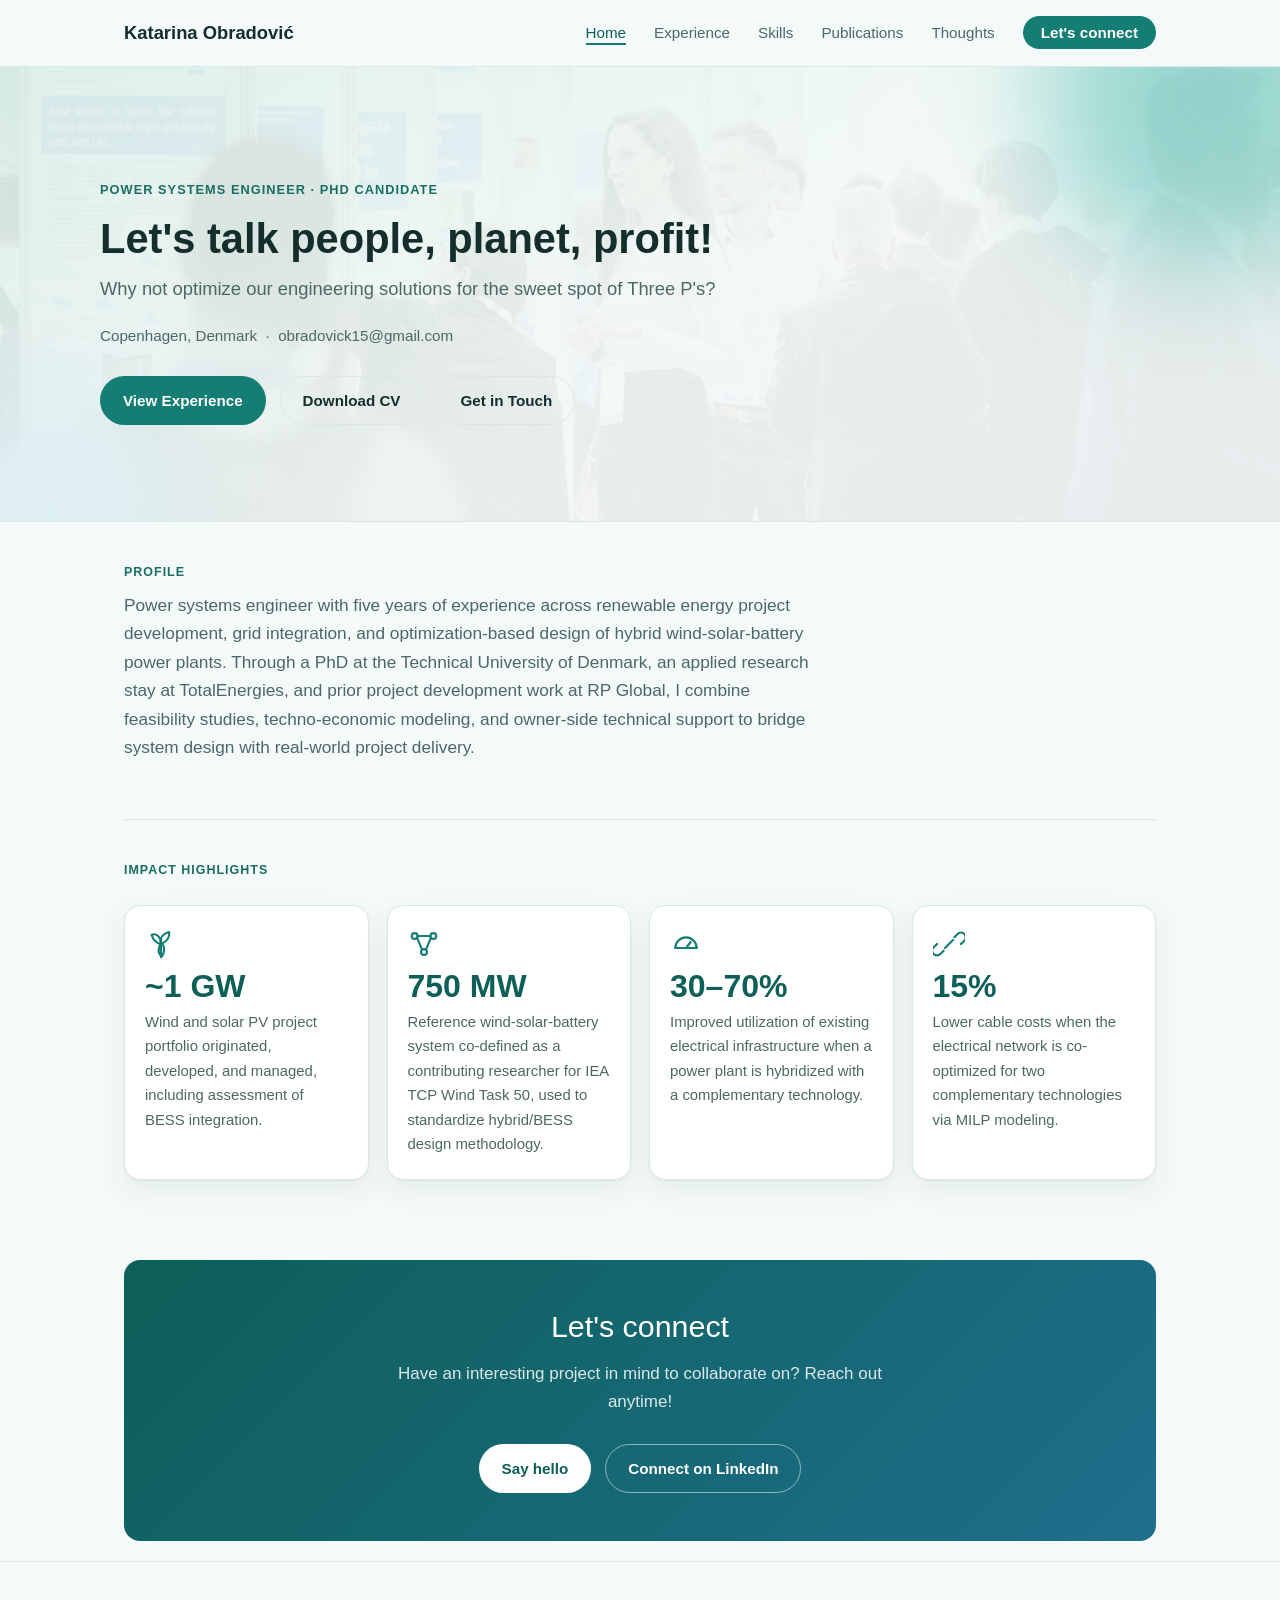
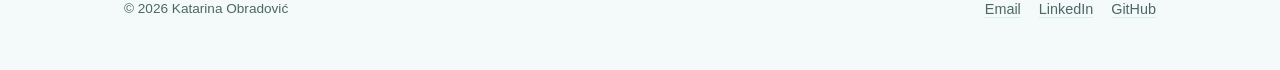
==== index.html @ f2a69912 "Addition of the background banner, and changes i nthe text" ====
<!DOCTYPE html>
<html lang="en">
<head>
<meta charset="UTF-8">
<meta name="viewport" content="width=device-width, initial-scale=1.0">
<title>Katarina Obradović — Power Systems Engineer &amp; PhD Researcher</title>
<meta name="description" content="Katarina Obradović — renewable energy engineer and PhD researcher specializing in hybrid wind-solar-battery power plant design and optimization.">
<link rel="stylesheet" href="style.css">
</head>
<body>

<header class="site-header">
  <div class="nav-inner">
    <a href="index.html" class="site-name">Katarina Obradović</a>
    <button class="nav-toggle" aria-label="Toggle menu">
      <span></span><span></span><span></span>
    </button>
    <nav class="site-nav">
      <ul>
        <li><a href="index.html">Home</a></li>
        <li><a href="experience.html">Experience</a></li>
        <li><a href="skills.html">Skills</a></li>
        <li><a href="publications.html">Publications</a></li>
        <li><a href="thoughts.html">Thoughts</a></li>
        <li><a href="index.html#connect" class="nav-connect-btn">Let's connect</a></li>
      </ul>
    </nav>
  </div>
</header>

<section class="hero-band">
  <div class="container hero">
    <div class="hero-inner">
      <div class="hero-text">
        <div class="eyebrow">Power Systems Engineer · PhD Candidate</div>
        <h1>Let's talk people, planet, profit! </h1>
        <p class="tagline">
          Why not optimize our engineering solutions for the sweet spot of Three P's?
        </p>
        <p class="meta">Copenhagen, Denmark &nbsp;·&nbsp; obradovick15@gmail.com</p>
        <div class="cta-row">
          <a href="experience.html" class="btn btn-primary">View Experience</a>
          <a href="Katarina_Obradovic_CV.pdf" class="btn btn-secondary">Download CV</a>
          <a href="mailto:obradovick15@gmail.com" class="btn btn-secondary">Get in Touch</a>
        </div>
      </div>
    </div>
  </div>
</section>

<main class="container">

  <section id="about">
    <div class="section-label">Profile</div>
    <p class="profile-text">
      Power systems engineer with five years of experience across renewable
      energy project development, grid integration, and optimization-based
      design of hybrid wind-solar-battery power plants. Through a PhD at
      the Technical University of Denmark, an applied research stay at
      TotalEnergies, and prior project development work at RP Global, I
      combine feasibility studies, techno-economic modeling, and owner-side
      technical support to bridge system design with real-world project
      delivery.
    </p>
  </section>

  <section id="impact">
    <div class="section-label">Impact Highlights</div>
    <div class="stat-grid">
      <div class="stat-card">
        <div class="stat-icon" aria-hidden="true"><svg viewBox="0 0 24 24" fill="none" stroke="currentColor" stroke-width="1.6" stroke-linecap="round" stroke-linejoin="round"><line x1="12" y1="12" x2="12" y2="22"/><circle cx="12" cy="12" r="1.4" fill="currentColor" stroke="none"/><path d="M12 12 C 12 6, 8 4, 5 5 C 6 9, 9 12, 12 12 Z"/><path d="M12 12 C 17 10, 19 6, 18 3 C 14 4, 11 7, 12 12 Z"/><path d="M12 12 C 9 16, 10 20, 13 21 C 15 17, 15 13, 12 12 Z"/></svg></div>
        <div class="stat-number">~1 GW</div>
        <div class="stat-desc">Wind and solar PV project portfolio originated, developed, and managed, including assessment of BESS integration.</div>
      </div>
      <div class="stat-card">
        <div class="stat-icon" aria-hidden="true"><svg viewBox="0 0 24 24" fill="none" stroke="currentColor" stroke-width="1.6" stroke-linecap="round" stroke-linejoin="round"><circle cx="5" cy="6" r="2.2"/><circle cx="19" cy="6" r="2.2"/><circle cx="12" cy="18" r="2.2"/><line x1="6.8" y1="7.2" x2="10.5" y2="16.2"/><line x1="17.2" y1="7.2" x2="13.5" y2="16.2"/><line x1="7.2" y1="6" x2="16.8" y2="6"/></svg></div>
        <div class="stat-number">750 MW</div>
        <div class="stat-desc">Reference wind-solar-battery system co-defined as a contributing researcher for IEA TCP Wind Task 50, used to standardize hybrid/BESS design methodology.</div>
      </div>
      <div class="stat-card">
        <div class="stat-icon" aria-hidden="true"><svg viewBox="0 0 24 24" fill="none" stroke="currentColor" stroke-width="1.6" stroke-linecap="round" stroke-linejoin="round"><path d="M4 15a8 8 0 0 1 16 0"/><line x1="12" y1="15" x2="15.5" y2="10.5"/><line x1="4" y1="15" x2="20" y2="15"/></svg></div>
        <div class="stat-number">30–70%</div>
        <div class="stat-desc">Improved utilization of existing electrical infrastructure when a power plant is hybridized with a complementary technology.</div>
      </div>
      <div class="stat-card">
        <div class="stat-icon" aria-hidden="true"><svg viewBox="0 0 24 24" fill="none" stroke="currentColor" stroke-width="1.6" stroke-linecap="round" stroke-linejoin="round"><path d="M9 15l6-6"/><path d="M8 17l-2.5 2.5a3.5 3.5 0 0 1-5-5L3 12"/><path d="M16 7l2.5-2.5a3.5 3.5 0 0 1 5 5L21 12"/></svg></div>
        <div class="stat-number">15%</div>
        <div class="stat-desc">Lower cable costs when the electrical network is co-optimized for two complementary technologies via MILP modeling.</div>
      </div>
    </div>
  </section>

  <section id="connect" class="connect-band">
    <h2>Let's connect</h2>
    <p>
      Have an interesting project in mind to collaborate on? Reach out anytime!
    </p>
    <div class="cta-row">
      <a href="mailto:obradovick15@gmail.com" class="btn btn-primary">Say hello</a>
      <a href="https://linkedin.com/in/YOUR-LINKEDIN-HANDLE" target="_blank" rel="noopener" class="btn btn-secondary">Connect on LinkedIn</a>
    </div>
  </section>

</main>

<footer class="site-footer">
  <div class="footer-inner">
    <div class="footer-copy">© 2026 Katarina Obradović</div>
    <div class="footer-links">
      <a href="mailto:obradovick15@gmail.com">Email</a>
      <a href="https://linkedin.com/in/YOUR-LINKEDIN-HANDLE" target="_blank" rel="noopener">LinkedIn</a>
      <a href="https://github.com/YOUR-GITHUB-USERNAME" target="_blank" rel="noopener">GitHub</a>
    </div>
  </div>
</footer>

<script src="script.js"></script>
</body>
</html>
---- style.css ----
/* ============================================
   Katarina Obradović — personal site
   Blue-green editorial theme
   ============================================ */

@import url('https://api.fontshare.com/v2/css?f[]=general-sans@400,500,600,700&f[]=satoshi@400,500,600,700&display=swap');

:root {
  --bg: #f4faf9;
  --bg-alt: #e6f2f0;
  --card: #ffffff;
  --ink: #142e2b;
  --ink-soft: #4c6864;
  --rule: #d8e9e5;
  --accent: #147d74;
  --accent-dark: #0d5f58;
  --accent-light: #3fb6a8;
  --accent-soft: #dcf1ec;
  --ocean: #1d6f8c;
  --ocean-soft: #dbeef4;
  --evergreen: #1a6e63;
  --max-width: 1080px;
  --radius: 16px;
  --shadow: 0 1px 2px rgba(13, 59, 54, 0.05), 0 10px 28px rgba(13, 59, 54, 0.07);
  --shadow-hover: 0 6px 16px rgba(13, 59, 54, 0.08), 0 22px 40px rgba(13, 59, 54, 0.12);
  --ease: cubic-bezier(0.22, 1, 0.36, 1);
  --transition: 0.35s var(--ease);
}

* { box-sizing: border-box; }

html { scroll-behavior: smooth; }

body {
  margin: 0;
  background: var(--bg);
  color: var(--ink);
  font-family: 'General Sans', -apple-system, BlinkMacSystemFont, 'Segoe UI', sans-serif;
  font-size: 17px;
  line-height: 1.65;
  -webkit-font-smoothing: antialiased;
}

h1, h2, h3, h4 {
  font-family: 'Satoshi', -apple-system, BlinkMacSystemFont, 'Segoe UI', sans-serif;
  font-weight: 500;
  line-height: 1.2;
  color: var(--ink);
  margin: 0 0 0.5em;
}

h1 { font-size: 2.6rem; font-weight: 600; }
h2 { font-size: 1.9rem; }
h3 { font-size: 1.3rem; }

p { margin: 0 0 1em; }

a {
  color: var(--accent-dark);
  text-decoration: underline;
  text-decoration-color: var(--accent-soft);
  text-underline-offset: 3px;
  transition: color var(--transition), text-decoration-color var(--transition);
}
a:hover { text-decoration-color: var(--accent-dark); }

a:focus-visible,
.btn:focus-visible,
.nav-toggle:focus-visible {
  outline: 2px solid var(--accent);
  outline-offset: 3px;
  border-radius: 2px;
}

.container {
  max-width: var(--max-width);
  margin: 0 auto;
  padding: 0 24px;
}

/* ---------- Header / Nav ---------- */
header.site-header {
  border-bottom: 1px solid var(--rule);
  background: rgba(244, 250, 249, 0.9);
  backdrop-filter: blur(8px);
  position: sticky;
  top: 0;
  z-index: 20;
}

.nav-inner {
  max-width: var(--max-width);
  margin: 0 auto;
  padding: 18px 24px;
  display: flex;
  align-items: center;
  justify-content: space-between;
}

.site-name {
  font-family: 'Satoshi', -apple-system, BlinkMacSystemFont, 'Segoe UI', sans-serif;
  font-weight: 600;
  font-size: 1.15rem;
  color: var(--ink);
  text-decoration: none;
}
.site-name:hover { text-decoration: none; color: var(--accent-dark); }

nav.site-nav ul {
  list-style: none;
  display: flex;
  gap: 28px;
  margin: 0;
  padding: 0;
}

nav.site-nav a {
  color: var(--ink-soft);
  text-decoration: none;
  font-size: 0.95rem;
  font-weight: 500;
  padding-bottom: 2px;
  border-bottom: 2px solid transparent;
  transition: color var(--transition), border-color var(--transition);
}

nav.site-nav a:hover,
nav.site-nav a.active {
  color: var(--accent-dark);
  border-bottom-color: var(--accent);
}

nav.site-nav a.nav-connect-btn {
  color: #fff;
  background: var(--accent);
  padding: 8px 18px;
  border-radius: 999px;
  border-bottom: none;
  font-weight: 600;
  transition: background var(--transition), transform var(--transition);
}
nav.site-nav a.nav-connect-btn:hover {
  color: #fff;
  background: var(--accent-dark);
  border-bottom: none;
  transform: translateY(-1px);
}

.nav-toggle {
  display: none;
  background: none;
  border: none;
  cursor: pointer;
  padding: 4px;
}
.nav-toggle span {
  display: block;
  width: 22px;
  height: 2px;
  background: var(--ink);
  margin: 5px 0;
  transition: background var(--transition);
}

/* ---------- Hero ---------- */
.hero-band {
  position: relative;
  overflow: hidden;
  background:
    linear-gradient(150deg, rgba(220, 241, 236, 0.91) 0%, rgba(244, 250, 249, 0.94) 55%),
    url('hero-banner.jpg');
  background-size: cover;
  background-position: center 30%;
  border-bottom: 1px solid var(--rule);
}

.hero-band::before,
.hero-band::after {
  content: "";
  position: absolute;
  border-radius: 50%;
  filter: blur(60px);
  opacity: 0.5;
  z-index: 0;
}
.hero-band::before {
  width: 340px;
  height: 340px;
  background: var(--accent-light);
  top: -140px;
  right: -100px;
}
.hero-band::after {
  width: 260px;
  height: 260px;
  background: var(--ocean-soft);
  bottom: -120px;
  left: -80px;
  opacity: 0.8;
}

.hero {
  position: relative;
  z-index: 1;
  padding: 72px 0 56px;
}

.hero-text { max-width: 720px; }

.eyebrow {
  text-transform: uppercase;
  letter-spacing: 0.08em;
  font-size: 0.8rem;
  font-weight: 600;
  color: var(--evergreen);
  margin-bottom: 14px;
}

.hero h1 { margin-bottom: 10px; }

.hero .tagline {
  font-size: 1.15rem;
  color: var(--ink-soft);
  max-width: 620px;
}

.hero .meta {
  margin-top: 18px;
  font-size: 0.95rem;
  color: var(--ink-soft);
}

.cta-row {
  margin-top: 28px;
  display: flex;
  gap: 14px;
  flex-wrap: wrap;
}

.hero-text > * {
  animation: fadeUp 0.7s var(--ease) both;
}
.hero-text > .eyebrow { animation-delay: 0.02s; }
.hero-text > h1 { animation-delay: 0.08s; }
.hero-text > .tagline { animation-delay: 0.14s; }
.hero-text > .meta { animation-delay: 0.2s; }
.hero-text > .cta-row { animation-delay: 0.26s; }

@keyframes fadeUp {
  from { opacity: 0; transform: translateY(14px); }
  to { opacity: 1; transform: translateY(0); }
}

.btn {
  display: inline-block;
  padding: 11px 22px;
  border-radius: 999px;
  font-size: 0.95rem;
  font-weight: 600;
  text-decoration: none;
  border: 1px solid transparent;
  transition: background var(--transition), border-color var(--transition),
    color var(--transition), transform var(--transition), box-shadow var(--transition);
}

.btn-primary {
  background: var(--accent);
  color: #fff;
}
.btn-primary:hover {
  background: var(--accent-dark);
  transform: translateY(-2px);
  box-shadow: 0 8px 18px rgba(13, 95, 88, 0.25);
}

.btn-secondary {
  background: transparent;
  border-color: var(--rule);
  color: var(--ink);
}
.btn-secondary:hover {
  border-color: var(--accent);
  color: var(--accent-dark);
  background: var(--accent-soft);
  transform: translateY(-2px);
}

/* ---------- Sections ---------- */
section { padding: 40px 0; }
section + section { border-top: 1px solid var(--rule); }

.section-label {
  text-transform: uppercase;
  letter-spacing: 0.08em;
  font-size: 0.78rem;
  font-weight: 600;
  color: var(--evergreen);
  margin-bottom: 8px;
}

.profile-text {
  font-size: 1.08rem;
  color: var(--ink-soft);
  max-width: 700px;
}

/* ---------- Stat / impact cards ---------- */
.stat-grid {
  display: grid;
  grid-template-columns: repeat(auto-fit, minmax(240px, 1fr));
  gap: 18px;
  margin-top: 24px;
}

.stat-card {
  background: var(--card);
  border: 1px solid var(--rule);
  border-radius: var(--radius);
  padding: 22px 20px;
  box-shadow: var(--shadow);
  transition: transform var(--transition), box-shadow var(--transition);
}
.stat-card:hover {
  transform: translateY(-3px);
  box-shadow: var(--shadow-hover);
}

.stat-icon {
  width: 32px;
  height: 32px;
  color: var(--accent);
  margin-bottom: 10px;
}
.stat-icon svg { width: 100%; height: 100%; display: block; }

.stat-number {
  font-family: 'Satoshi', -apple-system, BlinkMacSystemFont, 'Segoe UI', sans-serif;
  font-size: 2rem;
  font-weight: 600;
  color: var(--accent-dark);
  line-height: 1;
  margin-bottom: 8px;
}

.stat-desc {
  color: var(--ink-soft);
  font-size: 0.93rem;
}

/* ---------- Skills ---------- */
.skills-grid {
  display: grid;
  grid-template-columns: repeat(2, 1fr);
  gap: 18px;
  margin-top: 24px;
}

.skill-group {
  background: var(--card);
  border: 1px solid var(--rule);
  border-radius: var(--radius);
  padding: 20px 20px 16px;
  box-shadow: var(--shadow);
  transition: transform var(--transition), box-shadow var(--transition);
}
.skill-group:hover {
  transform: translateY(-2px);
  box-shadow: var(--shadow-hover);
}
.skill-group h4 {
  font-family: 'Satoshi', -apple-system, BlinkMacSystemFont, 'Segoe UI', sans-serif;
  font-weight: 600;
  font-size: 0.85rem;
  text-transform: uppercase;
  letter-spacing: 0.04em;
  color: var(--ink-soft);
  margin-bottom: 10px;
}

.tag-row {
  display: flex;
  flex-wrap: wrap;
  gap: 8px;
}

.tag {
  background: var(--accent-soft);
  color: var(--accent-dark);
  border-radius: 999px;
  padding: 5px 14px;
  font-size: 0.85rem;
  font-weight: 500;
  transition: background var(--transition), color var(--transition), transform var(--transition);
}
.tag:hover {
  background: var(--accent);
  color: #fff;
  transform: translateY(-1px);
}

/* ---------- Timeline (Experience) ---------- */
.timeline-item {
  padding: 24px 0;
  border-top: 1px solid var(--rule);
}
.timeline-item:first-child { border-top: none; }

.timeline-head {
  display: flex;
  justify-content: space-between;
  align-items: baseline;
  flex-wrap: wrap;
  gap: 8px;
  margin-bottom: 4px;
}

.timeline-role {
  font-family: 'Satoshi', -apple-system, BlinkMacSystemFont, 'Segoe UI', sans-serif;
  font-size: 1.2rem;
  font-weight: 600;
}

.timeline-dates {
  font-size: 0.88rem;
  color: var(--evergreen);
  font-weight: 600;
  white-space: nowrap;
}

.timeline-org {
  color: var(--ink-soft);
  font-size: 0.95rem;
  margin-bottom: 10px;
}

.timeline-item ul {
  margin: 0;
  padding-left: 20px;
  color: var(--ink-soft);
}
.timeline-item li { margin-bottom: 6px; }

/* ---------- Publications ---------- */
.pub-item {
  padding: 18px 0;
  border-top: 1px solid var(--rule);
}
.pub-item:first-child { border-top: none; }
.pub-title { font-weight: 600; margin-bottom: 4px; }
.pub-meta { color: var(--ink-soft); font-size: 0.92rem; }
.pub-badge {
  display: inline-block;
  font-size: 0.75rem;
  font-weight: 600;
  text-transform: uppercase;
  letter-spacing: 0.04em;
  padding: 3px 10px;
  border-radius: 999px;
  background: var(--bg-alt);
  color: var(--evergreen);
  margin-bottom: 8px;
}

/* ---------- Awards ---------- */
.award-list { list-style: none; padding: 0; margin: 0; }
.award-list li {
  padding: 12px 0;
  border-top: 1px solid var(--rule);
  color: var(--ink-soft);
}
.award-list li:first-child { border-top: none; }
.award-list strong { color: var(--ink); }

/* ---------- Thoughts / blog ---------- */
.post-card {
  background: var(--card);
  border: 1px solid var(--rule);
  border-radius: var(--radius);
  padding: 26px 26px;
  margin-bottom: 18px;
  box-shadow: var(--shadow);
  transition: transform var(--transition), box-shadow var(--transition);
}
.post-card:hover {
  transform: translateY(-3px);
  box-shadow: var(--shadow-hover);
}
.post-card a.post-title-link {
  text-decoration: none;
  color: var(--ink);
}
.post-card h3 { margin-bottom: 6px; }
.post-date {
  font-size: 0.85rem;
  color: var(--evergreen);
  font-weight: 600;
  margin-bottom: 10px;
  display: block;
}
.post-excerpt { color: var(--ink-soft); margin-bottom: 0; }

.placeholder-note {
  background: var(--accent-soft);
  border: 1px dashed var(--accent);
  border-radius: var(--radius);
  padding: 16px 20px;
  color: var(--accent-dark);
  font-size: 0.92rem;
  margin-bottom: 28px;
}

article.post-body {
  font-size: 1.08rem;
  color: var(--ink-soft);
}
article.post-body h2 { color: var(--ink); margin-top: 1.2em; }
article.post-body p { margin-bottom: 1.1em; }

.back-link { display: inline-block; margin-top: 8px; font-weight: 600; }

/* ---------- Connect / closing band ---------- */
section.connect-band {
  border-top: none;
  background: linear-gradient(135deg, var(--accent-dark), var(--ocean));
  color: #fff;
  border-radius: var(--radius);
  padding: 48px 40px;
  margin: 40px 0 8px;
  text-align: center;
}
.connect-band h2 { color: #fff; }
.connect-band p {
  color: rgba(255, 255, 255, 0.85);
  max-width: 520px;
  margin: 0 auto 24px;
}
.connect-band .cta-row { justify-content: center; }
.connect-band .btn-primary { background: #fff; color: var(--accent-dark); }
.connect-band .btn-primary:hover { background: #eafbf7; }
.connect-band .btn-secondary { border-color: rgba(255, 255, 255, 0.5); color: #fff; }
.connect-band .btn-secondary:hover {
  background: rgba(255, 255, 255, 0.14);
  border-color: #fff;
  color: #fff;
}

/* ---------- Footer ---------- */
footer.site-footer {
  border-top: 1px solid var(--rule);
  padding: 36px 0 48px;
  margin-top: 20px;
}
.footer-inner {
  max-width: var(--max-width);
  margin: 0 auto;
  padding: 0 24px;
  display: flex;
  justify-content: space-between;
  align-items: center;
  flex-wrap: wrap;
  gap: 12px;
}
.footer-links { display: flex; gap: 18px; }
.footer-links a { color: var(--ink-soft); font-size: 0.9rem; }
.footer-links a:hover { color: var(--accent-dark); }
.footer-copy { color: var(--ink-soft); font-size: 0.85rem; }

/* ---------- Responsive ---------- */
@media (max-width: 640px) {
  .stat-grid { grid-template-columns: 1fr; }
  .skills-grid { grid-template-columns: 1fr; }
  h1 { font-size: 2rem; }
  .nav-toggle { display: block; }
  nav.site-nav {
    display: none;
    width: 100%;
  }
  nav.site-nav.open { display: block; }
  nav.site-nav ul {
    flex-direction: column;
    align-items: flex-start;
    gap: 4px;
    padding: 12px 0 0;
  }
  nav.site-nav a.nav-connect-btn {
    margin-top: 10px;
  }
  .nav-inner { flex-wrap: wrap; }
  .timeline-head { flex-direction: column; }
  .footer-inner { flex-direction: column; align-items: flex-start; }
  .connect-band { padding: 36px 24px; }
}

/* ---------- Reduced motion ---------- */
@media (prefers-reduced-motion: reduce) {
  html { scroll-behavior: auto; }
  *, *::before, *::after {
    animation-duration: 0.01ms !important;
    animation-iteration-count: 1 !important;
    transition-duration: 0.01ms !important;
  }
}
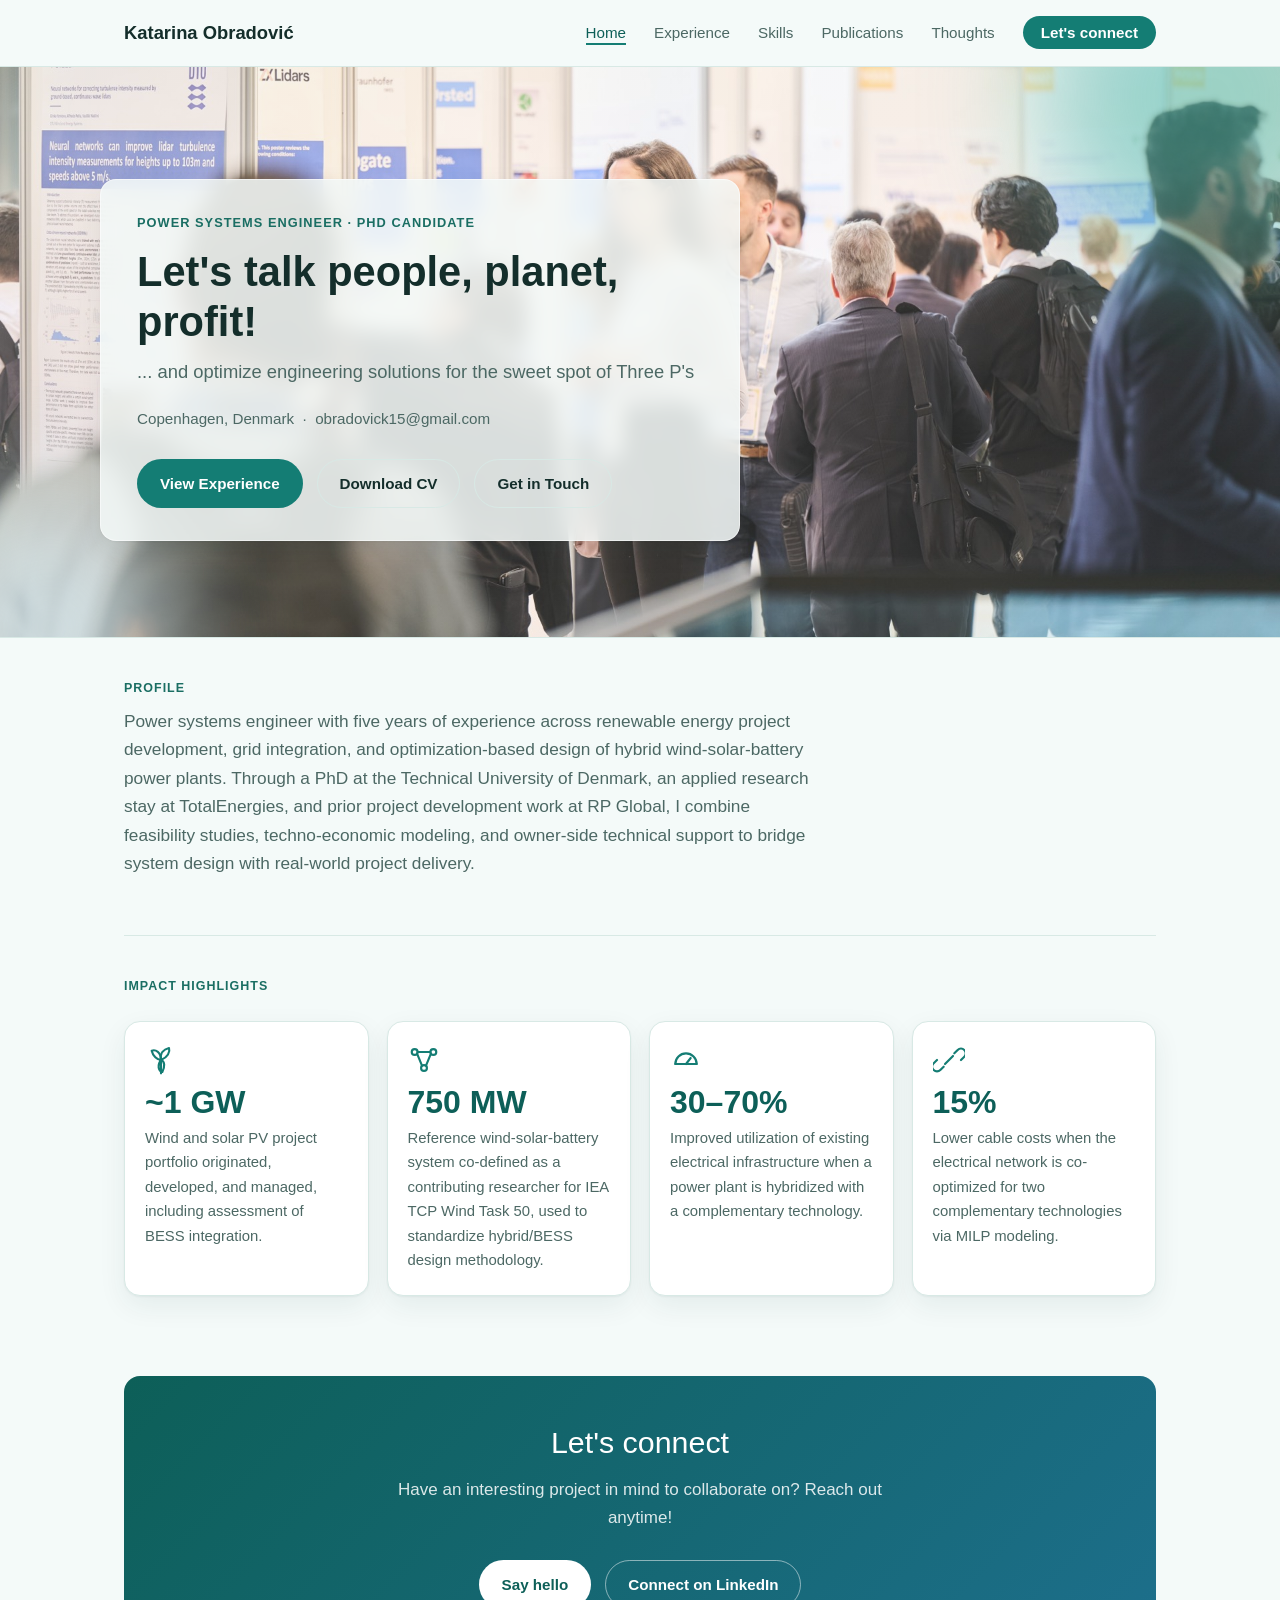
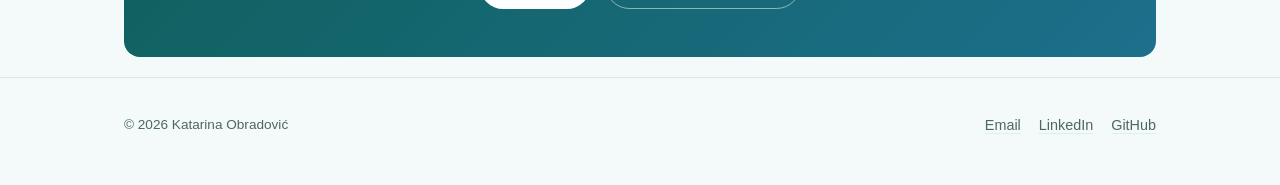
==== commit 16d4c95d: "Changest o the photo and text" ====
--- a/index.html
+++ b/index.html
@@ -35,7 +35,7 @@
         <div class="eyebrow">Power Systems Engineer · PhD Candidate</div>
         <h1>Let's talk people, planet, profit! </h1>
         <p class="tagline">
-          Why not optimize our engineering solutions for the sweet spot of Three P's?
+          ... and optimize engineering solutions for the sweet spot of Three P's
         </p>
         <p class="meta">Copenhagen, Denmark &nbsp;·&nbsp; obradovick15@gmail.com</p>
         <div class="cta-row">
--- a/style.css
+++ b/style.css
@@ -167,7 +167,7 @@
   position: relative;
   overflow: hidden;
   background:
-    linear-gradient(150deg, rgba(220, 241, 236, 0.91) 0%, rgba(244, 250, 249, 0.94) 55%),
+    linear-gradient(150deg, rgba(220, 241, 236, 0.25) 0%, rgba(244, 250, 249, 0.15) 55%),
     url('hero-banner.jpg');
   background-size: cover;
   background-position: center 30%;
@@ -205,7 +205,16 @@
   padding: 72px 0 56px;
 }
 
-.hero-text { max-width: 720px; }
+.hero-text {
+  max-width: 640px;
+  background: rgba(244, 250, 249, 0.86);
+  backdrop-filter: blur(10px);
+  -webkit-backdrop-filter: blur(10px);
+  border: 1px solid rgba(255, 255, 255, 0.5);
+  border-radius: var(--radius);
+  padding: 32px 36px;
+  box-shadow: var(--shadow);
+}
 
 .eyebrow {
   text-transform: uppercase;
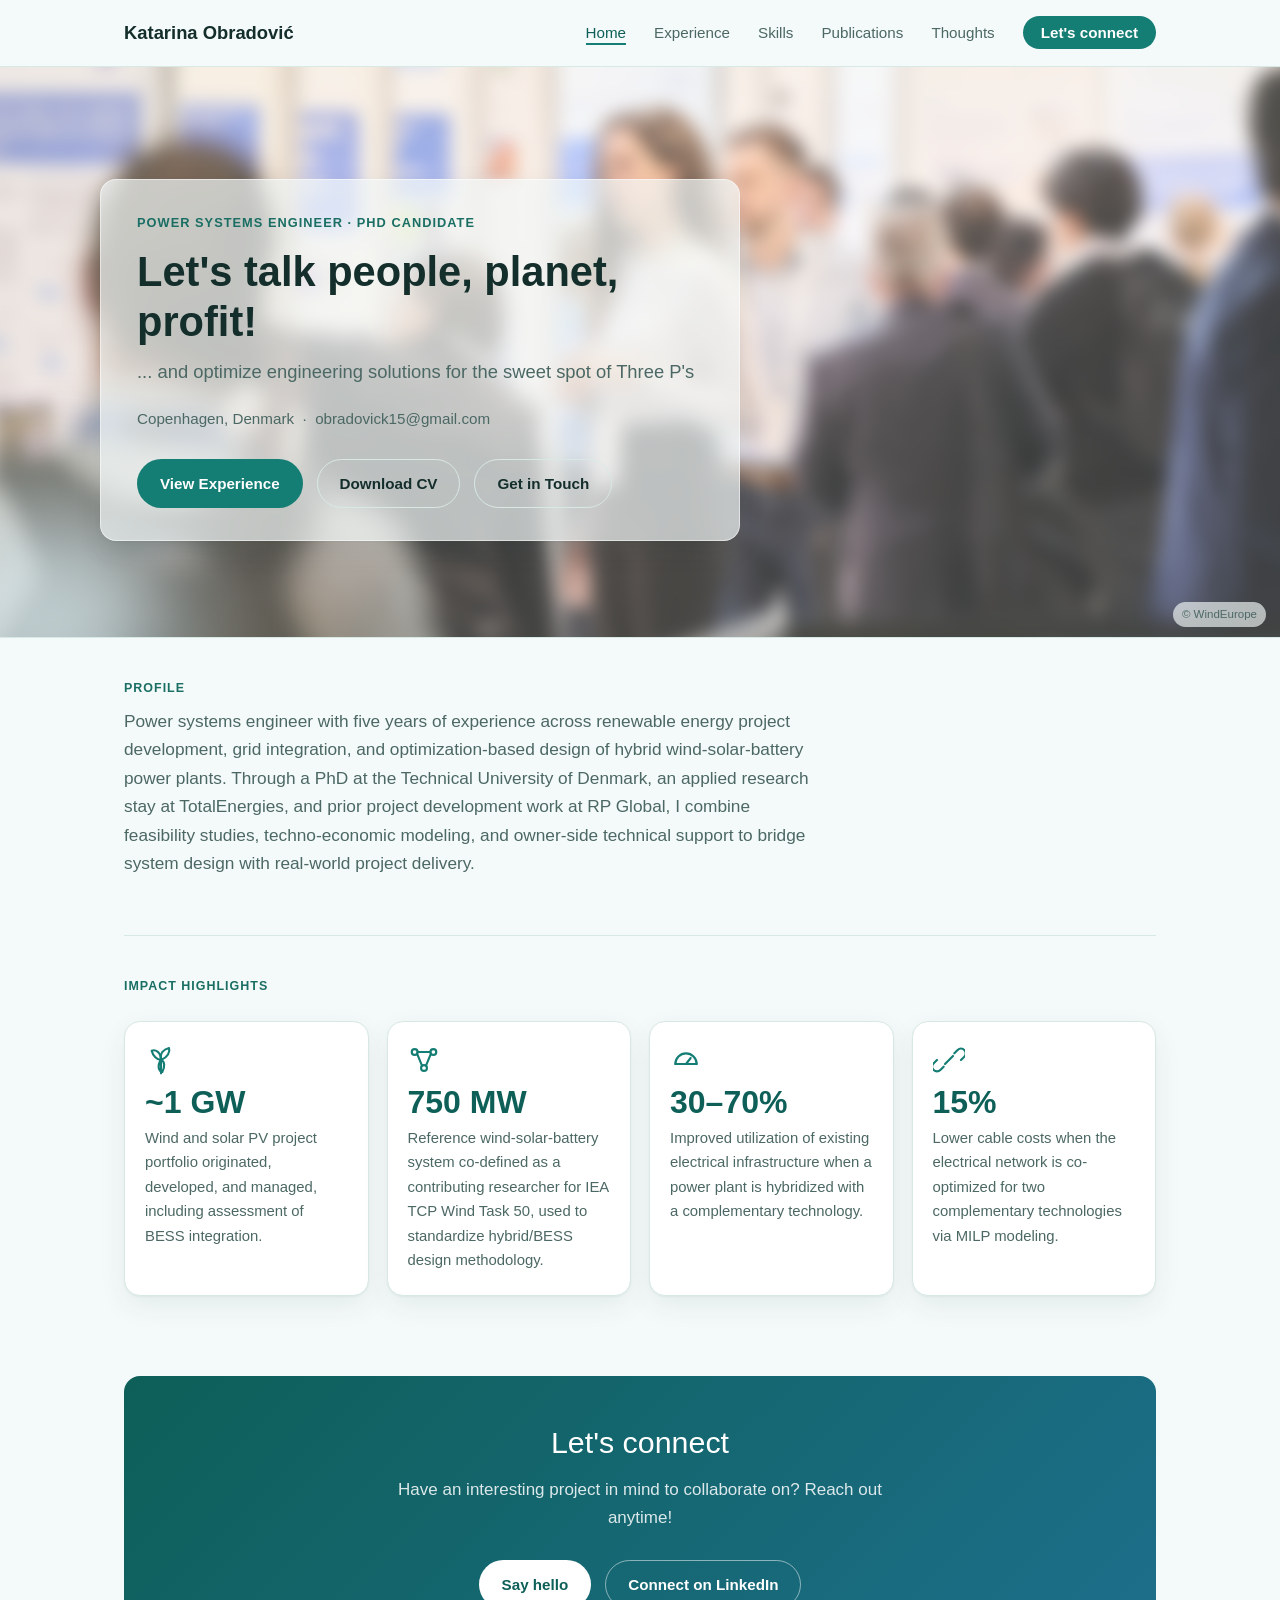
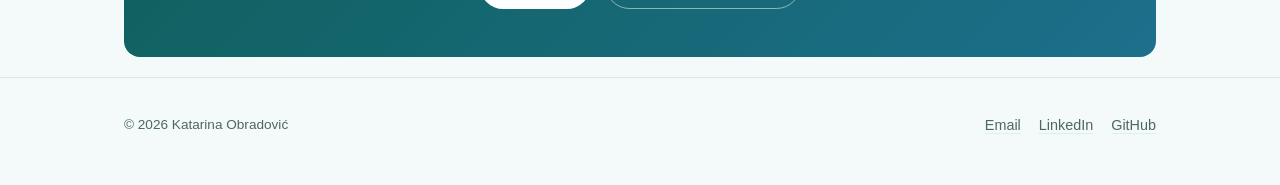
==== commit f73facb3: "Photo credit, blur" ====
--- a/index.html
+++ b/index.html
@@ -29,6 +29,7 @@
 </header>
 
 <section class="hero-band">
+  <div class="hero-photo" aria-hidden="true"></div>
   <div class="container hero">
     <div class="hero-inner">
       <div class="hero-text">
@@ -46,6 +47,7 @@
       </div>
     </div>
   </div>
+  <span class="photo-credit">© WindEurope</span>
 </section>
 
 <main class="container">
--- a/style.css
+++ b/style.css
@@ -166,12 +166,33 @@
 .hero-band {
   position: relative;
   overflow: hidden;
+  background: var(--bg);
+  border-bottom: 1px solid var(--rule);
+}
+
+.hero-photo {
+  position: absolute;
+  inset: -30px;
   background:
-    linear-gradient(150deg, rgba(220, 241, 236, 0.25) 0%, rgba(244, 250, 249, 0.15) 55%),
+    linear-gradient(150deg, rgba(220, 241, 236, 0.3) 0%, rgba(244, 250, 249, 0.22) 55%),
     url('hero-banner.jpg');
   background-size: cover;
-  background-position: center 30%;
-  border-bottom: 1px solid var(--rule);
+  background-position: 75% 25%;
+  filter: blur(8px);
+  transform: scale(1.15);
+  z-index: 0;
+}
+
+.photo-credit {
+  position: absolute;
+  right: 14px;
+  bottom: 10px;
+  z-index: 2;
+  font-size: 0.72rem;
+  color: var(--ink-soft);
+  background: rgba(244, 250, 249, 0.65);
+  padding: 3px 9px;
+  border-radius: 999px;
 }
 
 .hero-band::before,
@@ -207,9 +228,9 @@
 
 .hero-text {
   max-width: 640px;
-  background: rgba(244, 250, 249, 0.86);
-  backdrop-filter: blur(10px);
-  -webkit-backdrop-filter: blur(10px);
+  background: rgba(244, 250, 249, 0.68);
+  backdrop-filter: blur(6px);
+  -webkit-backdrop-filter: blur(6px);
   border: 1px solid rgba(255, 255, 255, 0.5);
   border-radius: var(--radius);
   padding: 32px 36px;
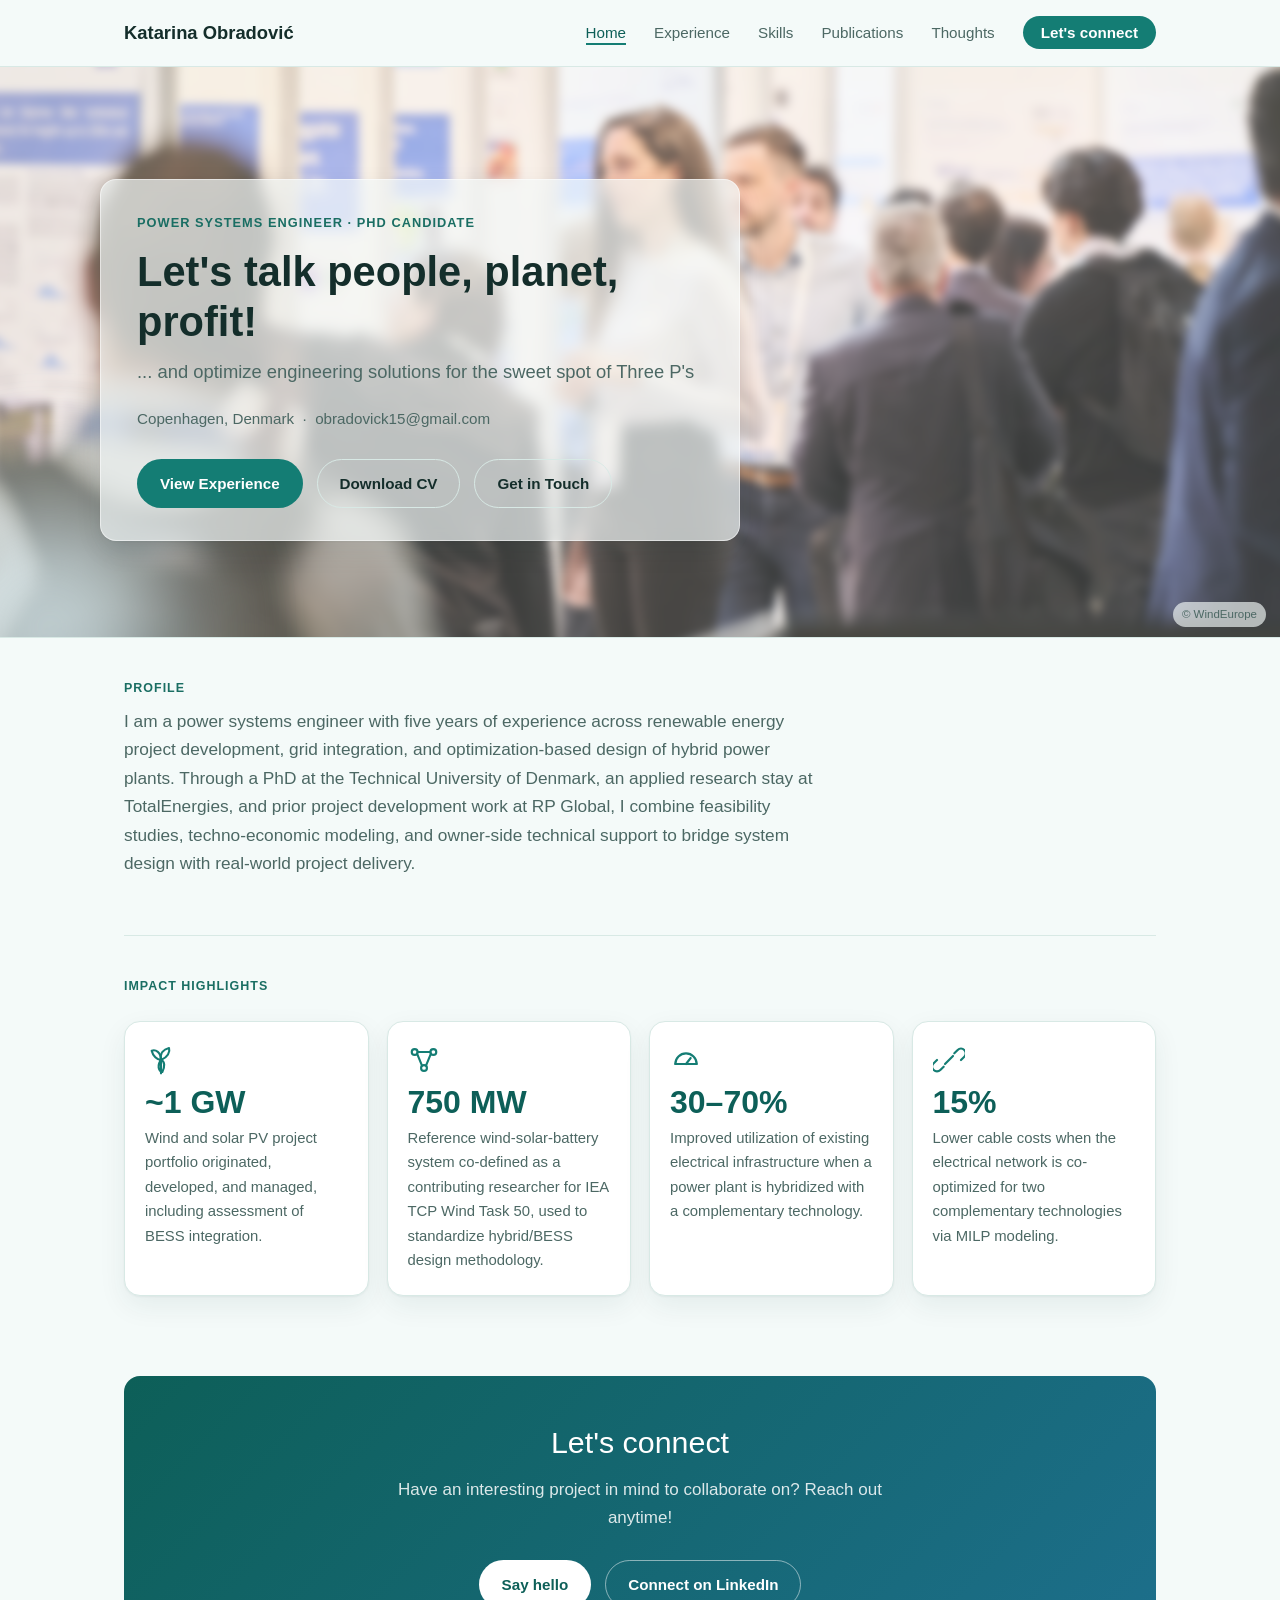
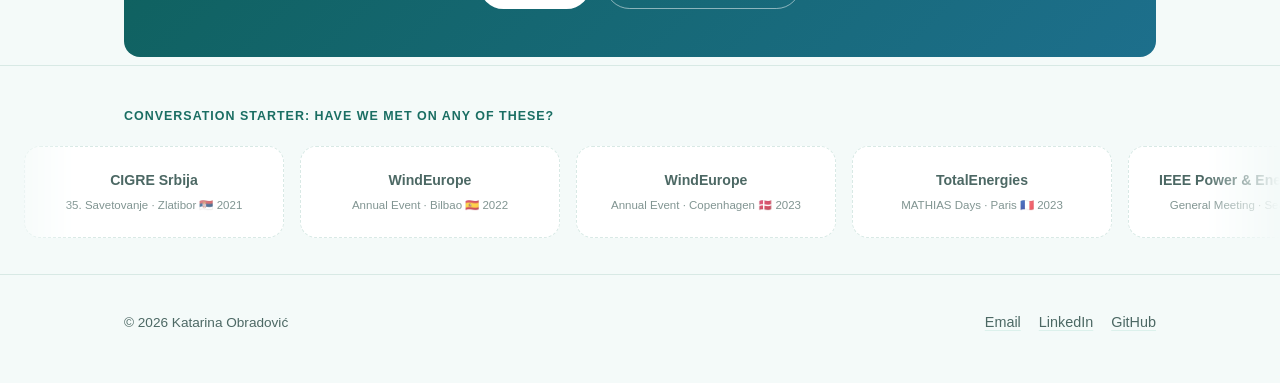
==== commit 58b2ba73: "Conferences banner" ====
--- a/index.html
+++ b/index.html
@@ -55,9 +55,9 @@
   <section id="about">
     <div class="section-label">Profile</div>
     <p class="profile-text">
-      Power systems engineer with five years of experience across renewable
+      I am a power systems engineer with five years of experience across renewable
       energy project development, grid integration, and optimization-based
-      design of hybrid wind-solar-battery power plants. Through a PhD at
+      design of hybrid power plants. Through a PhD at
       the Technical University of Denmark, an applied research stay at
       TotalEnergies, and prior project development work at RP Global, I
       combine feasibility studies, techno-economic modeling, and owner-side
@@ -105,6 +105,34 @@
 
 </main>
 
+<section class="partners-band">
+  <div class="section-label partners-label">Conversation starter: have we met on any of these?</div>
+  <div class="marquee">
+    <div class="marquee-track">
+
+      <div class="logo-chip">CIGRE Srbija <span> 35. Savetovanje · Zlatibor 🇷🇸 2021</span></div>
+      <div class="logo-chip">WindEurope<span>Annual Event · Bilbao 🇪🇸 2022</span></div>
+      <div class="logo-chip">WindEurope<span>Annual Event · Copenhagen 🇩🇰 2023</span></div>
+      <div class="logo-chip">TotalEnergies<span>MATHIAS Days · Paris 🇫🇷 2023</span></div>
+      <div class="logo-chip">IEEE Power &amp; Energy Society<span>General Meeting · Seattle 🇺🇸 2024</span></div>
+      <div class="logo-chip">WindEurope<span>Annual Event · Copenhagen 🇩🇰 2025</span></div>
+      <div class="logo-chip">IEEE Power &amp; Energy Society<span>General Meeting · Austin 🇺🇸 2025</span></div>
+      <div class="logo-chip">European Academy of Wind Energy<span>WESC 2025 · Nantes 🇫🇷 2025  </span></div>
+      <div class="logo-chip">TotalEnergies<span>MATHIAS Days · Paris 🇫🇷 2025</span></div>
+   
+      <div class="logo-chip" aria-hidden="true">CIGRE Srbija <span> 35. Savetovanje · Zlatibor 🇷🇸 2021</span></div>
+      <div class="logo-chip" aria-hidden="true">WindEurope<span>Annual Event · Bilbao 🇪🇸 2022</span></div>
+      <div class="logo-chip" aria-hidden="true">WindEurope<span>Annual Event · Copenhagen 🇩🇰 2023</span></div>
+      <div class="logo-chip" aria-hidden="true">TotalEnergies<span>MATHIAS Days · Paris 🇫🇷 2023</span></div>
+      <div class="logo-chip" aria-hidden="true">IEEE Power &amp; Energy Society<span>General Meeting · Seattle 🇺🇸 2024</span></div>
+      <div class="logo-chip" aria-hidden="true">WindEurope<span>Annual Event · Copenhagen 🇩🇰 2025</span></div>
+      <div class="logo-chip" aria-hidden="true">IEEE Power &amp; Energy Society<span>General Meeting · Austin 🇺🇸 2025</span></div>
+      <div class="logo-chip" aria-hidden="true">European Academy of Wind Energy<span>WESC 2025 · Nantes 🇫🇷 2025</span></div>
+      <div class="logo-chip" aria-hidden="true">TotalEnergies<span>MATHIAS Days · Paris 🇫🇷 2025</span></div>
+    </div>
+  </div>
+</section>
+
 <footer class="site-footer">
   <div class="footer-inner">
     <div class="footer-copy">© 2026 Katarina Obradović</div>
--- a/style.css
+++ b/style.css
@@ -177,8 +177,8 @@
     linear-gradient(150deg, rgba(220, 241, 236, 0.3) 0%, rgba(244, 250, 249, 0.22) 55%),
     url('hero-banner.jpg');
   background-size: cover;
-  background-position: 75% 25%;
-  filter: blur(8px);
+  background-position: 90% 25%;
+  filter: blur(4px);
   transform: scale(1.15);
   z-index: 0;
 }
@@ -572,6 +572,68 @@
   background: rgba(255, 255, 255, 0.14);
   border-color: #fff;
   color: #fff;
+}
+
+/* ---------- Partners / conferences marquee ---------- */
+.partners-band {
+  padding: 40px 0 8px;
+  border-top: 1px solid var(--rule);
+  overflow: hidden;
+}
+
+.partners-label {
+  max-width: var(--max-width);
+  margin: 0 auto 20px;
+  padding: 0 24px;
+}
+
+.marquee {
+  overflow: hidden;
+  -webkit-mask-image: linear-gradient(to right, transparent, black 6%, black 94%, transparent);
+  mask-image: linear-gradient(to right, transparent, black 6%, black 94%, transparent);
+}
+
+.marquee-track {
+  display: flex;
+  width: max-content;
+  gap: 16px;
+  padding: 0 24px 8px;
+  animation: marquee-scroll 40s linear infinite;
+}
+
+.marquee:hover .marquee-track {
+  animation-play-state: paused;
+}
+
+@keyframes marquee-scroll {
+  from { transform: translateX(0); }
+  to { transform: translateX(-50%); }
+}
+
+.logo-chip {
+  flex: 0 0 auto;
+  width: 260px;
+  height: 92px;
+  display: flex;
+  flex-direction: column;
+  align-items: center;
+  justify-content: center;
+  gap: 4px;
+  background: var(--card);
+  border: 1px dashed var(--rule);
+  border-radius: var(--radius);
+  color: var(--ink-soft);
+  font-size: 0.88rem;
+  font-weight: 600;
+  text-align: center;
+  padding: 8px 14px;
+}
+
+.logo-chip span {
+  font-size: 0.72rem;
+  font-weight: 500;
+  color: var(--ink-soft);
+  opacity: 0.7;
 }
 
 /* ---------- Footer ---------- */
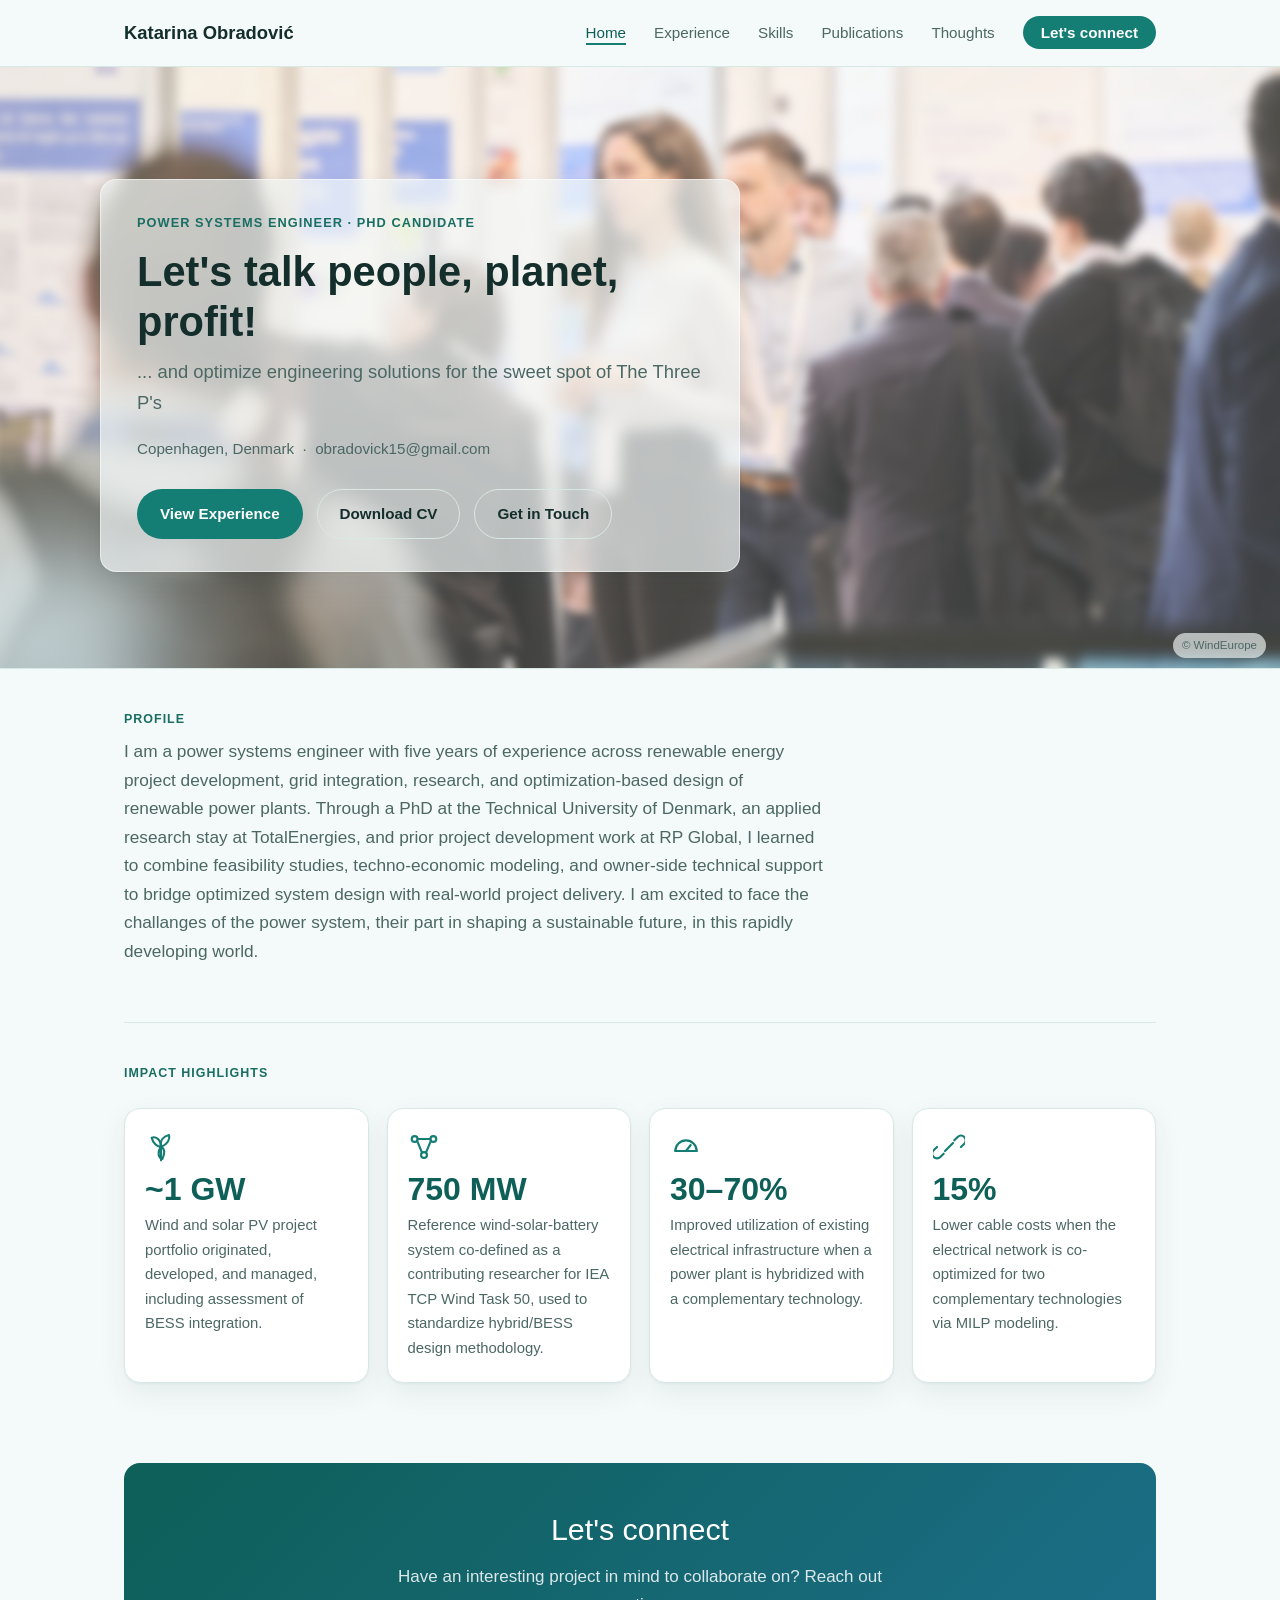
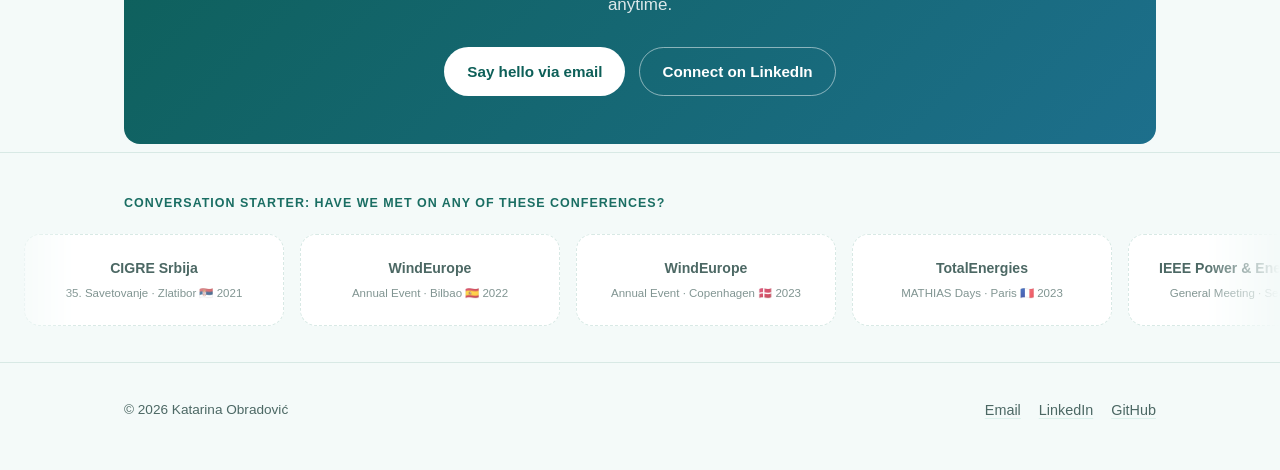
==== commit 4ac3f7ed: "Edits in text" ====
--- a/index.html
+++ b/index.html
@@ -36,7 +36,7 @@
         <div class="eyebrow">Power Systems Engineer · PhD Candidate</div>
         <h1>Let's talk people, planet, profit! </h1>
         <p class="tagline">
-          ... and optimize engineering solutions for the sweet spot of Three P's
+          ... and optimize engineering solutions for the sweet spot of The Three P's
         </p>
         <p class="meta">Copenhagen, Denmark &nbsp;·&nbsp; obradovick15@gmail.com</p>
         <div class="cta-row">
@@ -55,14 +55,14 @@
   <section id="about">
     <div class="section-label">Profile</div>
     <p class="profile-text">
-      I am a power systems engineer with five years of experience across renewable
-      energy project development, grid integration, and optimization-based
-      design of hybrid power plants. Through a PhD at
-      the Technical University of Denmark, an applied research stay at
-      TotalEnergies, and prior project development work at RP Global, I
-      combine feasibility studies, techno-economic modeling, and owner-side
-      technical support to bridge system design with real-world project
-      delivery.
+      I am a power systems engineer with five years of experience across renewable energy 
+      project development, grid integration, research, and optimization-based design 
+      of renewable power plants. Through a PhD at the Technical University of Denmark, 
+      an applied research stay at TotalEnergies, and prior project development work at RP Global, 
+      I learned to combine feasibility studies, techno-economic modeling, and owner-side
+      technical support to bridge optimized system design with real-world project delivery.
+      I am excited to face the challanges of the power system, their part in shaping a sustainable future, 
+      in this rapidly developing world.
     </p>
   </section>
 
@@ -95,10 +95,10 @@
   <section id="connect" class="connect-band">
     <h2>Let's connect</h2>
     <p>
-      Have an interesting project in mind to collaborate on? Reach out anytime!
+      Have an interesting project in mind to collaborate on? Reach out anytime.
     </p>
     <div class="cta-row">
-      <a href="mailto:obradovick15@gmail.com" class="btn btn-primary">Say hello</a>
+      <a href="mailto:obradovick15@gmail.com" class="btn btn-primary">Say hello via email</a>
       <a href="https://linkedin.com/in/YOUR-LINKEDIN-HANDLE" target="_blank" rel="noopener" class="btn btn-secondary">Connect on LinkedIn</a>
     </div>
   </section>
@@ -106,7 +106,7 @@
 </main>
 
 <section class="partners-band">
-  <div class="section-label partners-label">Conversation starter: have we met on any of these?</div>
+  <div class="section-label partners-label">Conversation starter: have we met on any of these conferences?</div>
   <div class="marquee">
     <div class="marquee-track">
 
--- a/style.css
+++ b/style.css
@@ -332,6 +332,40 @@
   font-size: 1.08rem;
   color: var(--ink-soft);
   max-width: 700px;
+}
+
+/* ---------- Page quote ---------- */
+.page-quote {
+  margin: 6px 0 0;
+  max-width: 620px;
+}
+
+.page-quote-text {
+  font-family: 'General Sans', -apple-system, BlinkMacSystemFont, 'Segoe UI', sans-serif;
+  font-style: italic;
+  font-weight: 400;
+  font-size: 1.05rem;
+  line-height: 1.5;
+  color: var(--ink-soft);
+  position: relative;
+}
+
+.page-quote-text::before,
+.page-quote-text::after {
+  font-style: normal;
+  font-size: 1.6em;
+  vertical-align: -0.28em;
+  color: var(--accent-light);
+}
+
+.page-quote-text::before { content: '\201C'; margin-right: 1px; }
+.page-quote-text::after { content: '\201D'; margin-left: 1px; }
+
+.page-quote-author {
+  font-family: 'Satoshi', -apple-system, BlinkMacSystemFont, 'Segoe UI', sans-serif;
+  font-size: 0.92rem;
+  color: var(--ink-soft);
+  margin-top: 4px;
 }
 
 /* ---------- Stat / impact cards ---------- */
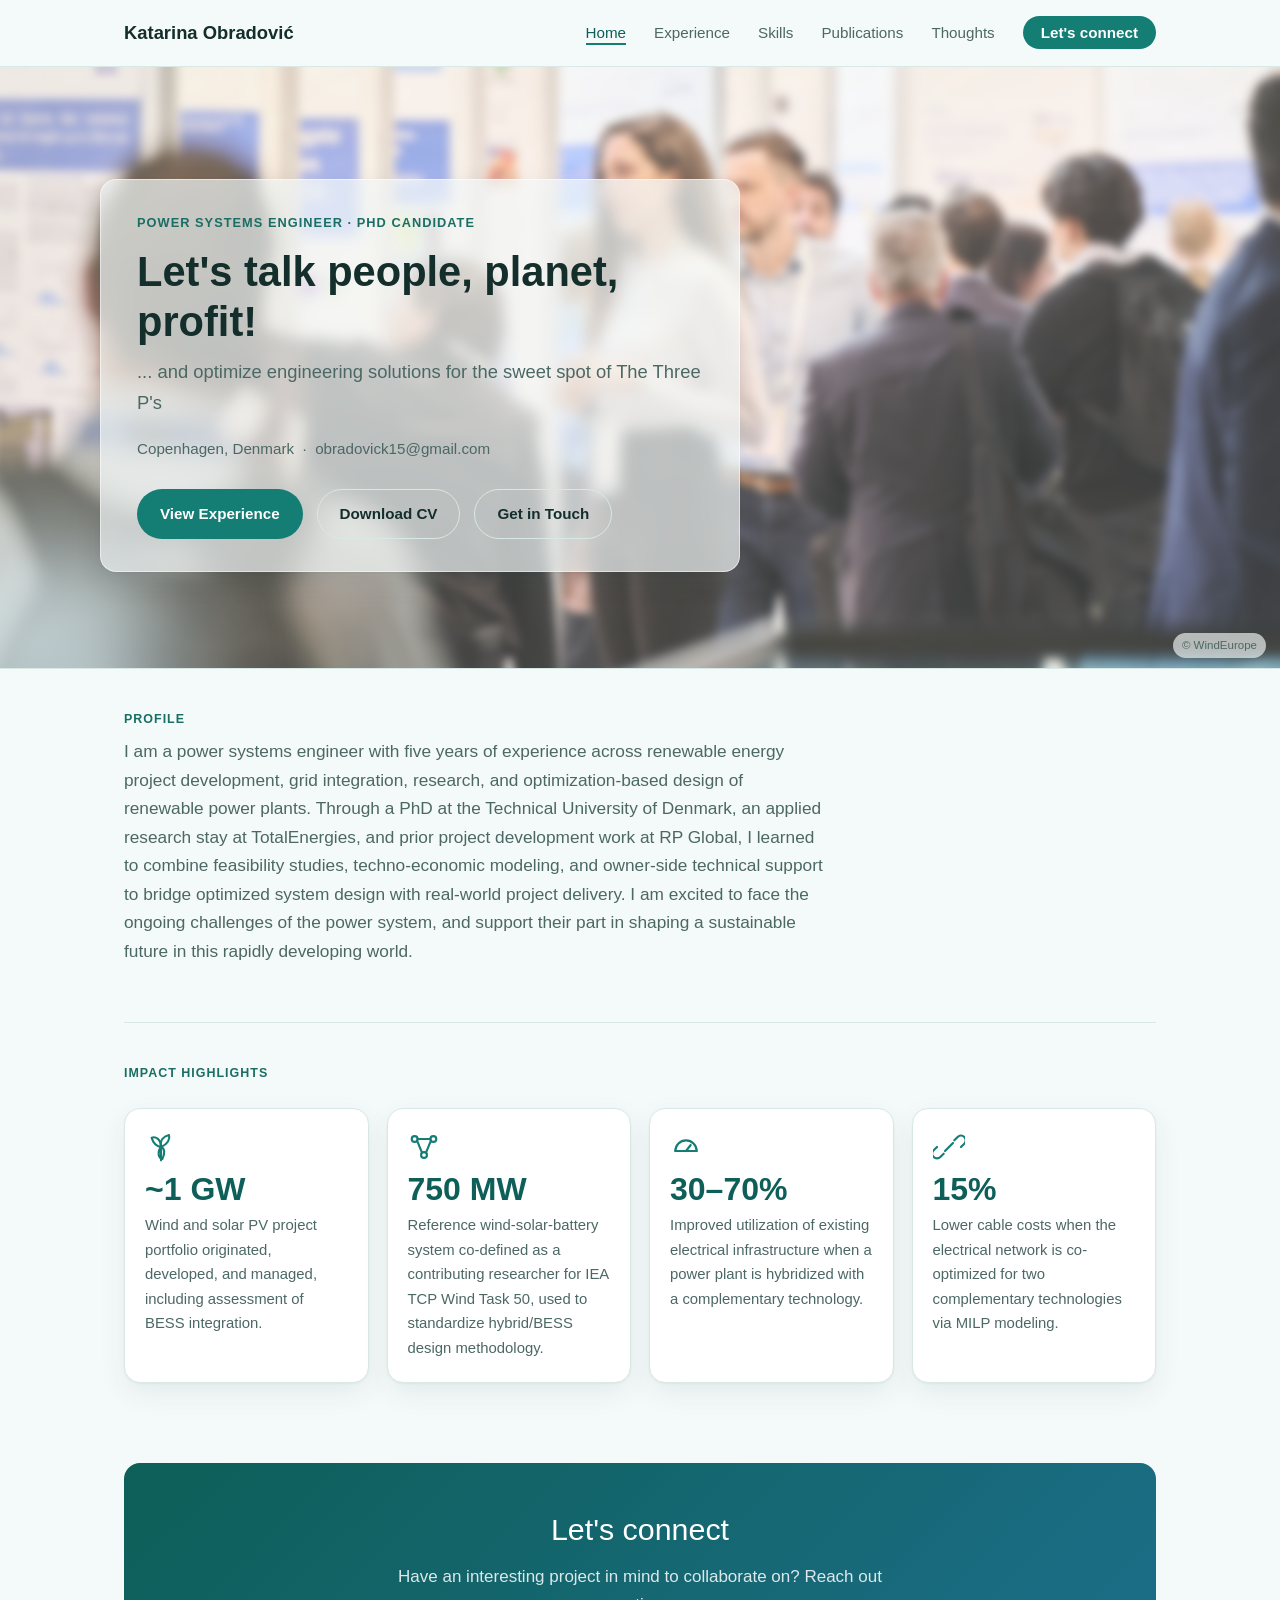
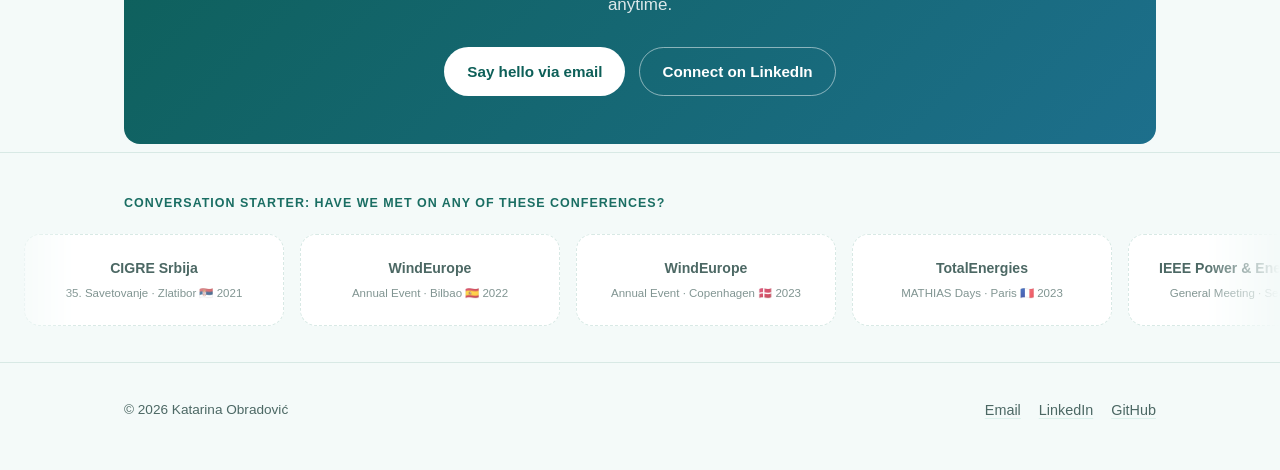
==== commit 04c57f19: "Add style note and research questions to Professional Experience section" ====
--- a/index.html
+++ b/index.html
@@ -61,8 +61,8 @@
       an applied research stay at TotalEnergies, and prior project development work at RP Global, 
       I learned to combine feasibility studies, techno-economic modeling, and owner-side
       technical support to bridge optimized system design with real-world project delivery.
-      I am excited to face the challanges of the power system, their part in shaping a sustainable future, 
-      in this rapidly developing world.
+      I am excited to face the ongoing challenges of the power system, and support their part in shaping 
+      a sustainable future in this rapidly developing world.
     </p>
   </section>
 
--- a/style.css
+++ b/style.css
@@ -462,6 +462,37 @@
   transform: translateY(-1px);
 }
 
+/* ---------- Style note (Experience) ---------- */
+.style-note {
+  display: flex;
+  align-items: center;
+  flex-wrap: wrap;
+  gap: 10px;
+  font-size: 0.92rem;
+  font-style: italic;
+  color: var(--ink-soft);
+  margin: -8px 0 20px;
+}
+
+.style-note-btn {
+  font-style: normal;
+  font-weight: 600;
+  font-size: 0.82rem;
+  color: var(--accent-dark);
+  border: 1px solid var(--accent-light);
+  border-radius: 999px;
+  padding: 4px 14px;
+  text-decoration: none;
+  white-space: nowrap;
+  transition: background var(--transition), color var(--transition), transform var(--transition);
+}
+.style-note-btn:hover {
+  background: var(--accent);
+  border-color: var(--accent);
+  color: #fff;
+  transform: translateY(-1px);
+}
+
 /* ---------- Timeline (Experience) ---------- */
 .timeline-item {
   padding: 24px 0;
@@ -501,6 +532,40 @@
   margin: 0;
   padding-left: 20px;
   color: var(--ink-soft);
+}
+
+.timeline-item p {
+  color: var(--ink-soft);
+  margin: 0 0 10px;
+}
+
+.questions-intro {
+  font-style: italic;
+  margin-bottom: 8px;
+}
+
+.research-questions {
+  margin: 0 0 14px;
+}
+
+.research-questions li {
+  font-style: italic;
+  margin-bottom: 6px;
+}
+
+.tldr {
+  background: var(--accent-soft);
+  border-left: 3px solid var(--accent);
+  border-radius: 8px;
+  padding: 10px 16px;
+  margin-top: 14px;
+}
+
+.tldr-label {
+  font-weight: 700;
+  color: var(--accent-dark);
+  letter-spacing: 0.04em;
+  margin-right: 6px;
 }
 .timeline-item li { margin-bottom: 6px; }
 
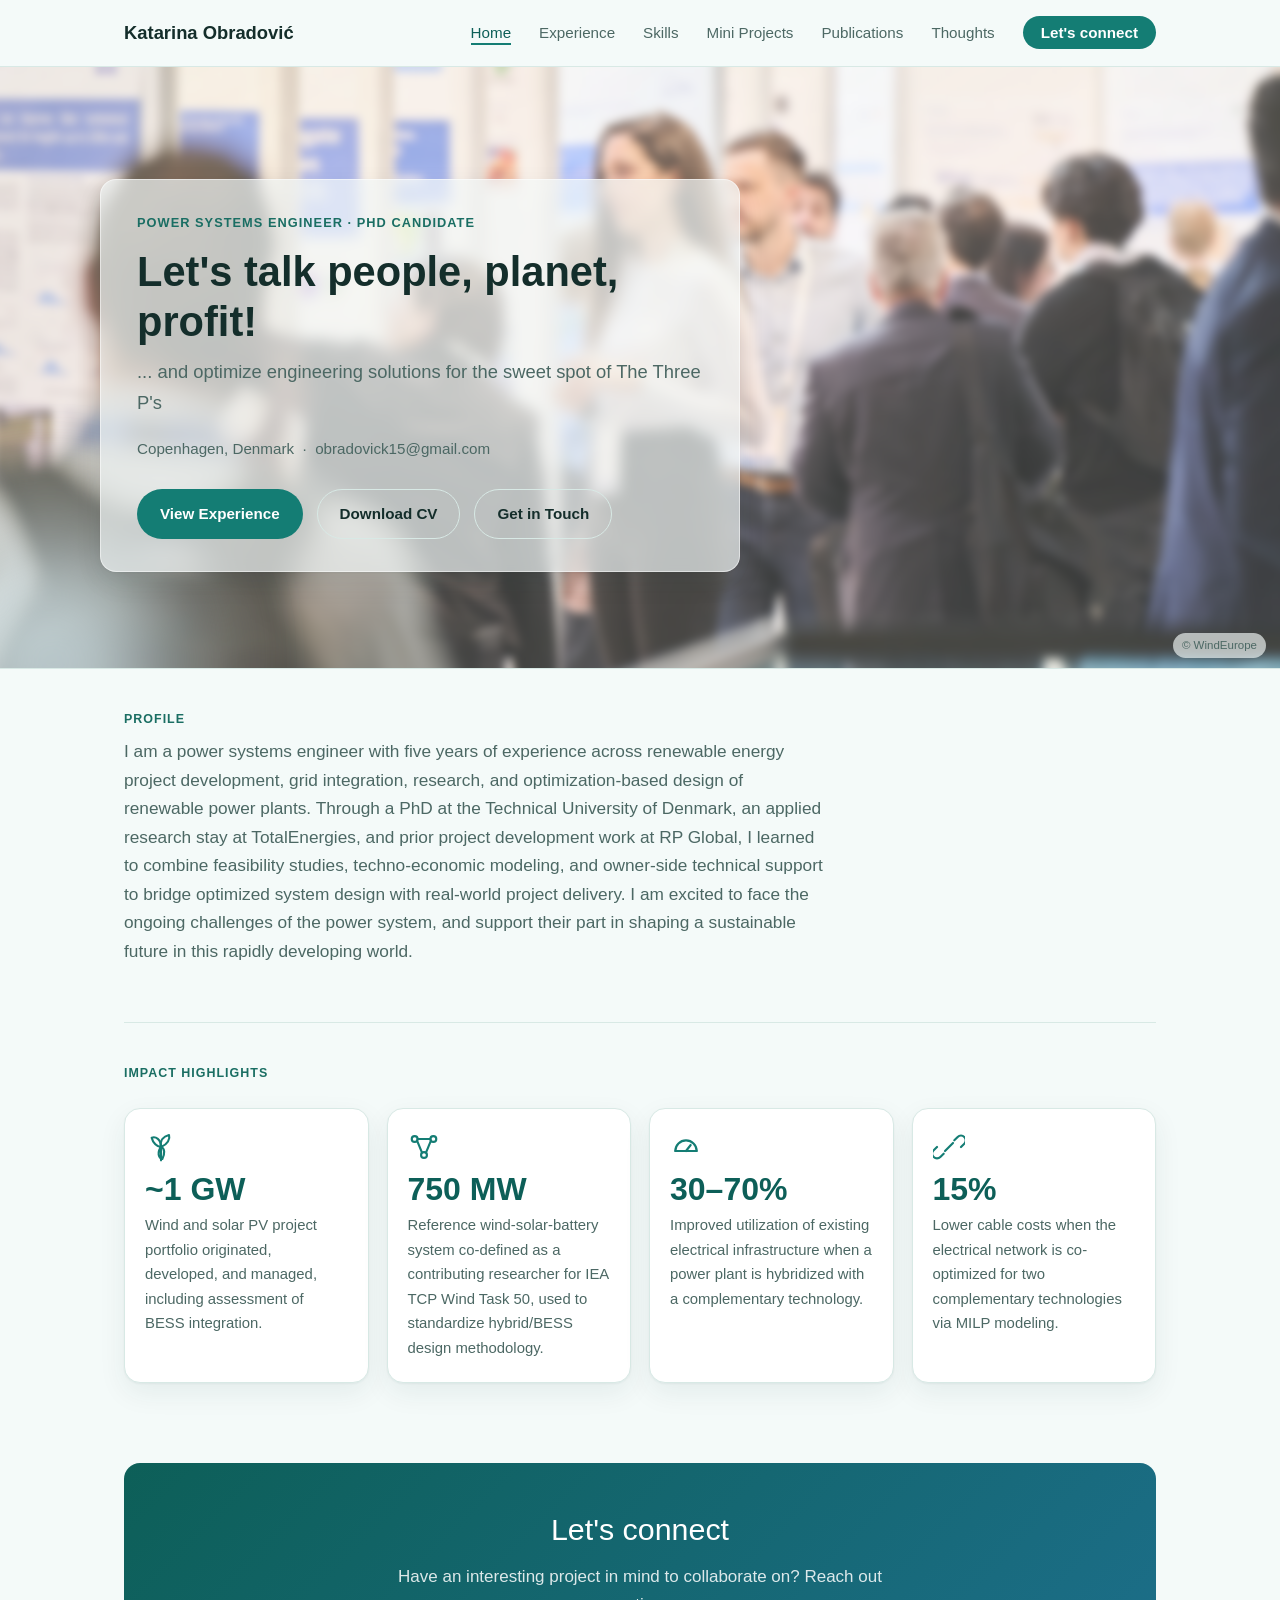
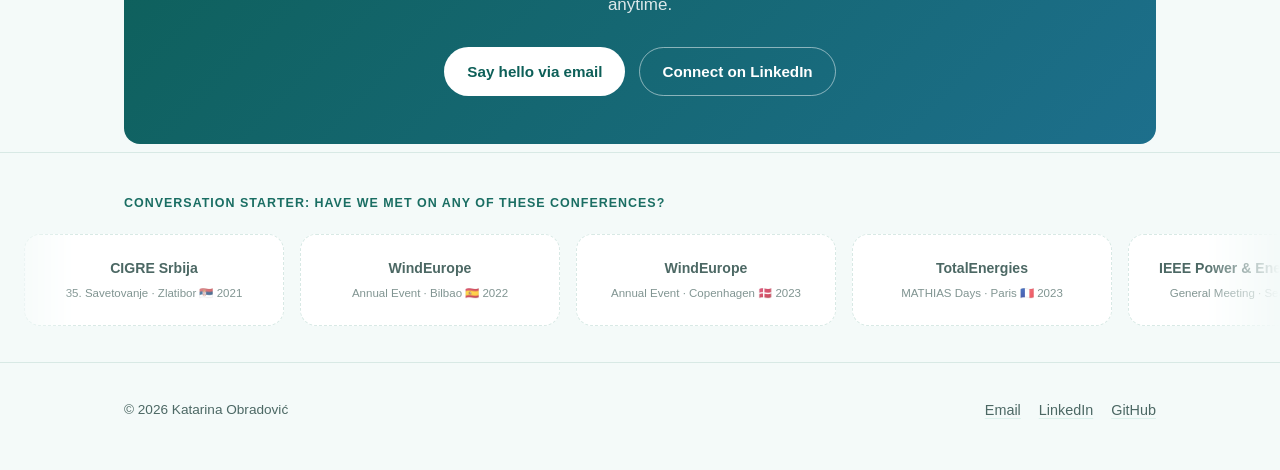
==== commit a947e717: "Mini projects, fixing Experience and other" ====
--- a/index.html
+++ b/index.html
@@ -20,6 +20,7 @@
         <li><a href="index.html">Home</a></li>
         <li><a href="experience.html">Experience</a></li>
         <li><a href="skills.html">Skills</a></li>
+        <li><a href="projects.html">Mini Projects</a></li>
         <li><a href="publications.html">Publications</a></li>
         <li><a href="thoughts.html">Thoughts</a></li>
         <li><a href="index.html#connect" class="nav-connect-btn">Let's connect</a></li>
@@ -139,7 +140,7 @@
     <div class="footer-links">
       <a href="mailto:obradovick15@gmail.com">Email</a>
       <a href="https://linkedin.com/in/YOUR-LINKEDIN-HANDLE" target="_blank" rel="noopener">LinkedIn</a>
-      <a href="https://github.com/YOUR-GITHUB-USERNAME" target="_blank" rel="noopener">GitHub</a>
+      <a href="https://github.com/kataob" target="_blank" rel="noopener">GitHub</a>
     </div>
   </div>
 </footer>
--- a/style.css
+++ b/style.css
@@ -461,6 +461,60 @@
   color: #fff;
   transform: translateY(-1px);
 }
+
+/* ---------- Mini Projects ---------- */
+.project-grid {
+  display: grid;
+  grid-template-columns: repeat(auto-fit, minmax(280px, 1fr));
+  gap: 18px;
+  margin-top: 24px;
+}
+
+.project-card {
+  background: var(--card);
+  border: 1px solid var(--rule);
+  border-radius: var(--radius);
+  padding: 22px 22px 20px;
+  box-shadow: var(--shadow);
+  transition: transform var(--transition), box-shadow var(--transition);
+  display: flex;
+  flex-direction: column;
+}
+.project-card:hover {
+  transform: translateY(-3px);
+  box-shadow: var(--shadow-hover);
+}
+
+.project-title {
+  font-family: 'Satoshi', -apple-system, BlinkMacSystemFont, 'Segoe UI', sans-serif;
+  font-weight: 600;
+  font-size: 1.15rem;
+  margin-bottom: 8px;
+}
+.project-title a {
+  color: var(--ink);
+  text-decoration: none;
+}
+.project-title a:hover { color: var(--accent-dark); }
+
+.project-desc {
+  color: var(--ink-soft);
+  font-size: 0.95rem;
+  flex-grow: 1;
+}
+
+.project-link {
+  display: inline-flex;
+  align-items: center;
+  gap: 6px;
+  margin-top: 14px;
+  font-size: 0.88rem;
+  font-weight: 600;
+  color: var(--accent-dark);
+  text-decoration: none;
+}
+.project-link svg { width: 16px; height: 16px; }
+.project-link:hover { color: var(--accent); }
 
 /* ---------- Style note (Experience) ---------- */
 .style-note {
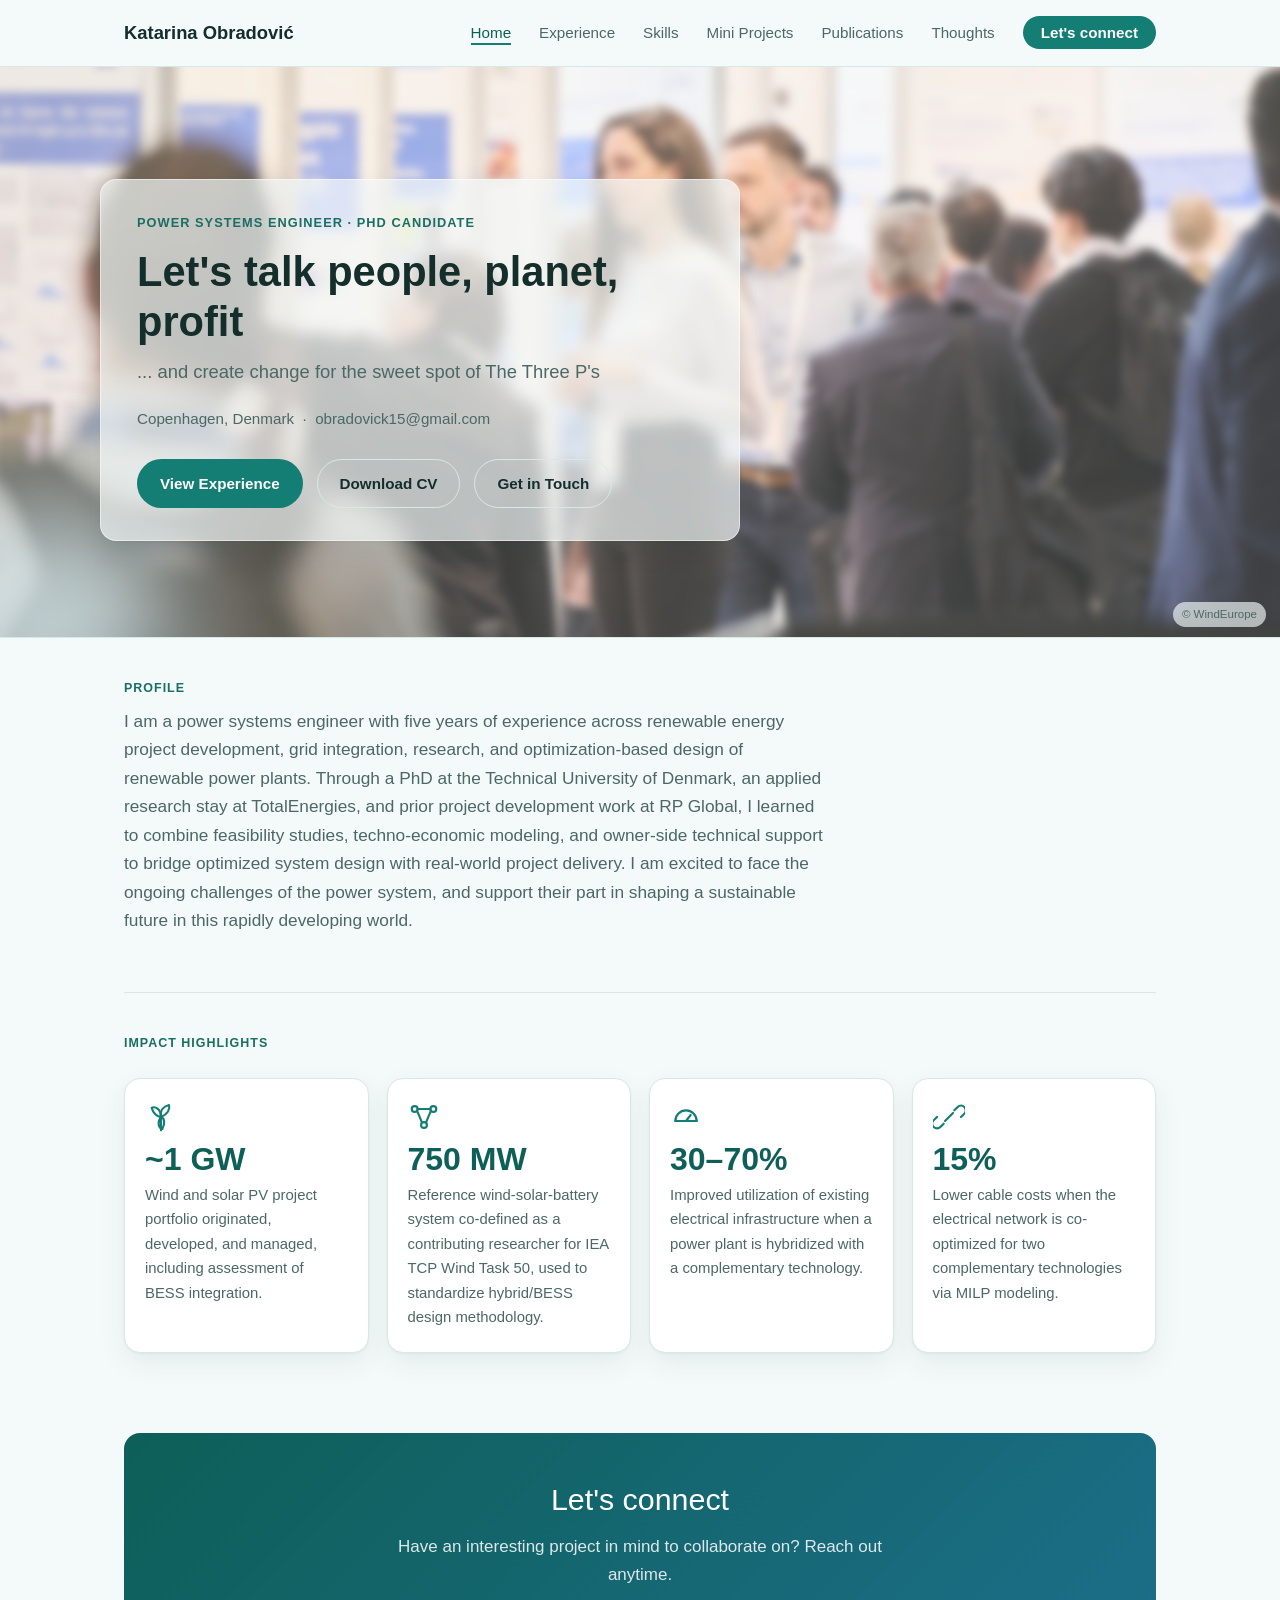
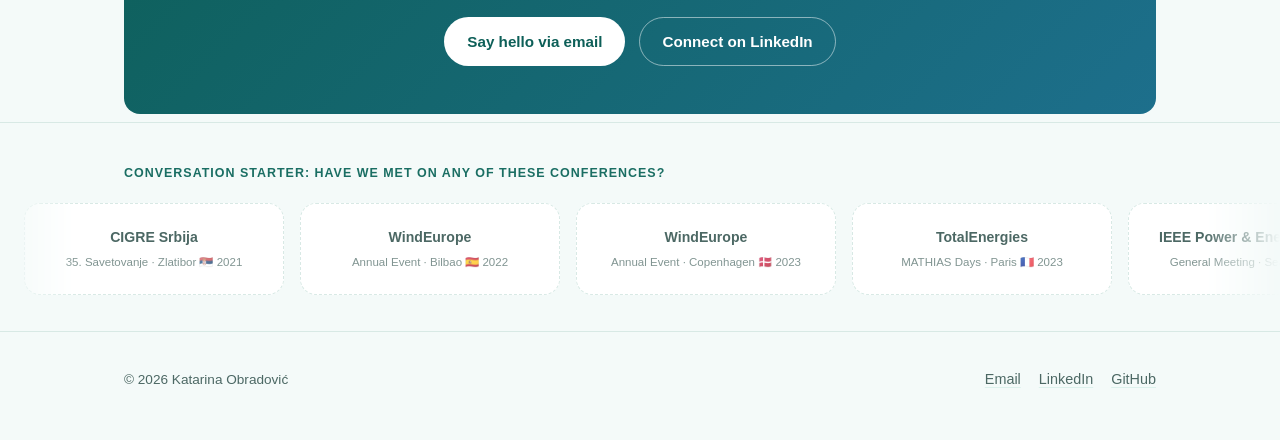
==== commit ff033bf6: "Changes in the text across different tabs." ====
--- a/index.html
+++ b/index.html
@@ -35,9 +35,9 @@
     <div class="hero-inner">
       <div class="hero-text">
         <div class="eyebrow">Power Systems Engineer · PhD Candidate</div>
-        <h1>Let's talk people, planet, profit! </h1>
+        <h1>Let's talk people, planet, profit </h1>
         <p class="tagline">
-          ... and optimize engineering solutions for the sweet spot of The Three P's
+          ... and create change for the sweet spot of The Three P's
         </p>
         <p class="meta">Copenhagen, Denmark &nbsp;·&nbsp; obradovick15@gmail.com</p>
         <div class="cta-row">
--- a/style.css
+++ b/style.css
@@ -488,7 +488,7 @@
 .project-title {
   font-family: 'Satoshi', -apple-system, BlinkMacSystemFont, 'Segoe UI', sans-serif;
   font-weight: 600;
-  font-size: 1.15rem;
+  font-size: 1.5rem;
   margin-bottom: 8px;
 }
 .project-title a {
@@ -504,16 +504,13 @@
 }
 
 .project-link {
-  display: inline-flex;
-  align-items: center;
-  gap: 6px;
+  display: inline-block;
   margin-top: 14px;
   font-size: 0.88rem;
   font-weight: 600;
   color: var(--accent-dark);
   text-decoration: none;
 }
-.project-link svg { width: 16px; height: 16px; }
 .project-link:hover { color: var(--accent); }
 
 /* ---------- Style note (Experience) ---------- */
